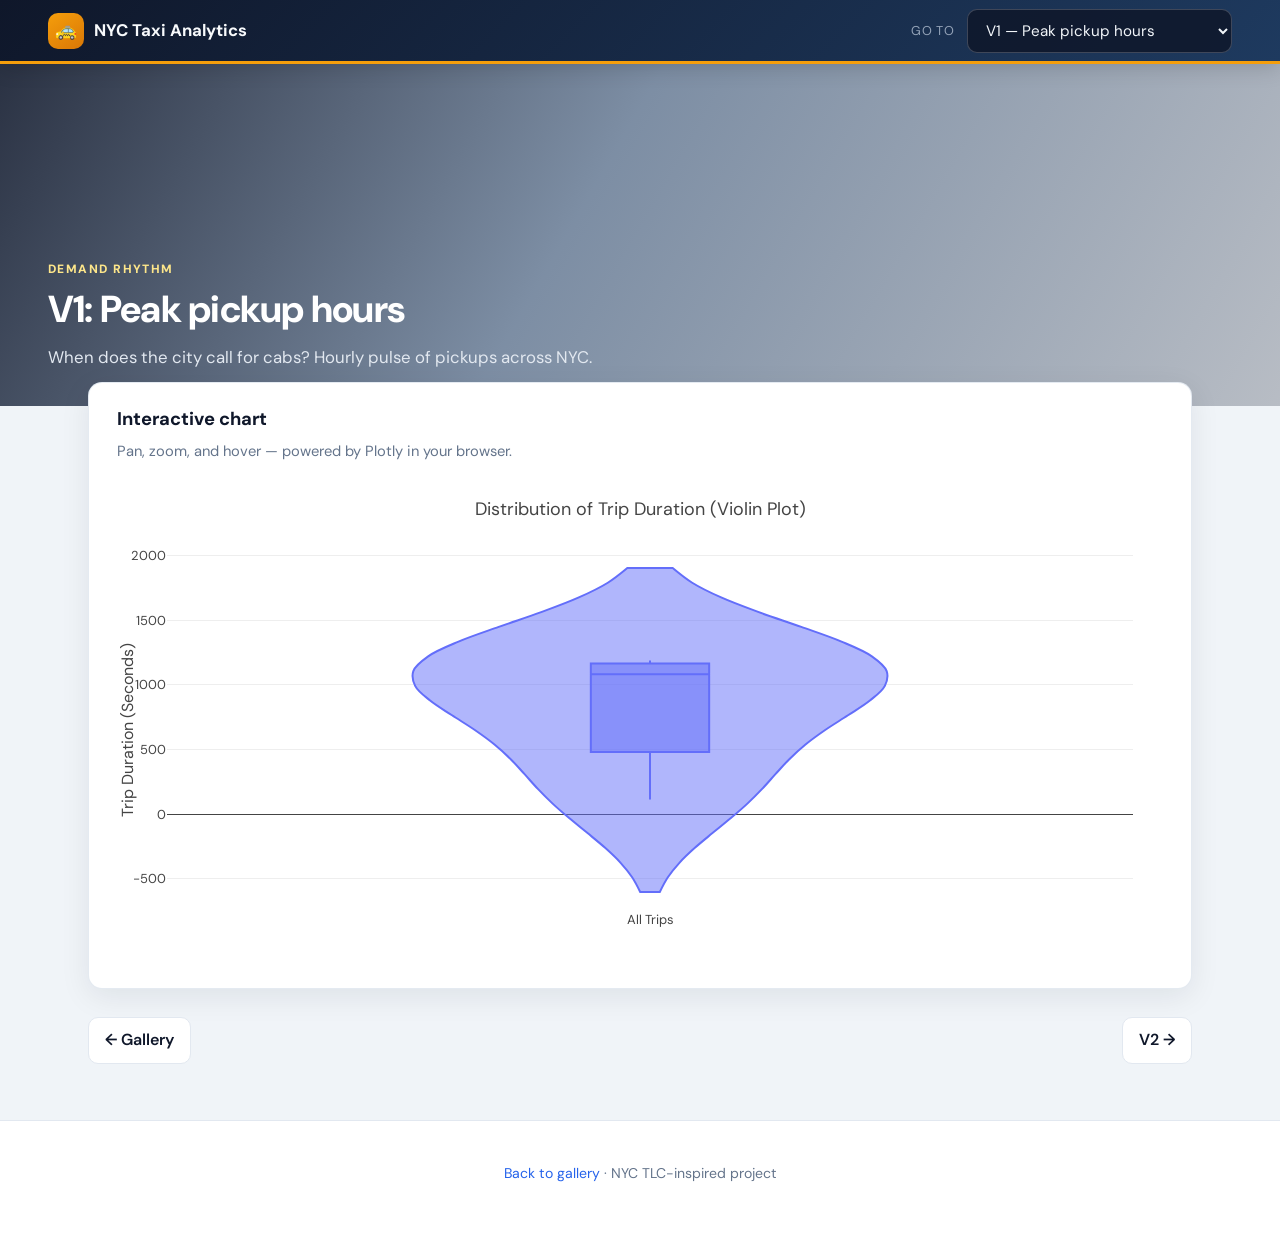
==== v1.html @ 5145dbe1 "Add multi-page gallery and per-visualization detail pages Replace the single-page PNG dashboard with" ====
<!DOCTYPE html>
<html lang="en">
<head>
  <meta charset="UTF-8">
  <meta name="viewport" content="width=device-width, initial-scale=1.0">
  <title>V1: Peak pickup hours | NYC Taxi Analytics</title>
  <link rel="preconnect" href="https://fonts.googleapis.com">
  <link rel="preconnect" href="https://fonts.gstatic.com" crossorigin>
  <link href="https://fonts.googleapis.com/css2?family=DM+Sans:ital,opsz,wght@0,9..40,400;0,9..40,600;0,9..40,800;1,9..40,400&display=swap" rel="stylesheet">
  <link rel="stylesheet" href="css/site.css">
</head>


<body data-current-file="v1.html">
  <nav class="site-nav">
    <a class="site-nav__brand" href="index.html">
      <span class="site-nav__logo" aria-hidden="true">🚕</span>
      <span>NYC Taxi Analytics</span>
    </a>
    <div class="site-nav__controls">
      <label for="viz-jump">Go to</label>
      <select id="viz-jump" aria-label="Jump to visualization"></select>
    </div>
  </nav>

  <section class="viz-hero" style="background-image: url('https://images.unsplash.com/photo-1518391846015-55a9cc003b25?auto=format&fit=crop&w=2000&q=80');">
    <div class="viz-hero__inner">
      <div class="viz-hero__kicker">Demand rhythm</div>
      <h1>V1: Peak pickup hours</h1>
      <p>When does the city call for cabs? Hourly pulse of pickups across NYC.</p>
    </div>
  </section>
  <main class="viz-main">
    <div class="viz-panel">
      <h2>Interactive chart</h2>
      <p class="viz-caption">Pan, zoom, and hover — powered by Plotly in your browser.</p>
      <div id="plot-main" class="plot-container"></div>
    </div>
    <div class="viz-prev-next">
      <a href="index.html">← Gallery</a>
      <a href="v2.html">V2 →</a>
    </div>
  </main>
  <footer class="site-footer">
    <p><a href="index.html">Back to gallery</a> · NYC TLC-inspired project</p>
  </footer>

  <script>
    window.VIZ_PAGE_LABELS = ["Peak pickup hours", "Trip distance by hour", "Demand by weekday", "Tips vs total fare", "Fare vs trip distance", "Duration vs traffic", "Tips vs distance density", "Pickup hotspots", "Fare vs traffic status", "Fleet speed by day", "Tips by payment type"];
  </script>
  <script src="https://cdn.plot.ly/plotly-2.35.2.min.js"></script>

  <script src="js/site.js"></script>
  <script>
    document.addEventListener("DOMContentLoaded", function () {
      Site.populateVizDropdown(
        document.getElementById("viz-jump"),
        document.body.getAttribute("data-current-file") || "index.html"
      );
    });
  </script>
  <script>
    document.addEventListener("DOMContentLoaded", function () {
      Site.renderVizChart("plot-main", 1);
    });
  </script>
</body>
</html>
---- css/site.css ----
/* NYC Taxi analytics — site-wide */

:root {
  --bg: #f0f4f8;
  --surface: #ffffff;
  --ink: #0f172a;
  --muted: #64748b;
  --accent: #f59e0b;
  --accent-dark: #d97706;
  --nav-height: 64px;
  --radius: 14px;
  --shadow: 0 8px 30px rgba(15, 23, 42, 0.08);
  --font: "DM Sans", "Segoe UI", system-ui, sans-serif;
}

*,
*::before,
*::after {
  box-sizing: border-box;
}

html {
  scroll-behavior: smooth;
}

body {
  margin: 0;
  font-family: var(--font);
  background: var(--bg);
  color: var(--ink);
  line-height: 1.55;
}

a {
  color: #2563eb;
  text-decoration: none;
}
a:hover {
  text-decoration: underline;
}

.site-nav {
  position: sticky;
  top: 0;
  z-index: 100;
  height: var(--nav-height);
  display: flex;
  align-items: center;
  justify-content: space-between;
  gap: 1rem;
  padding: 0 clamp(16px, 4vw, 48px);
  background: linear-gradient(135deg, #0f172a 0%, #1e3a5f 100%);
  border-bottom: 3px solid var(--accent);
  box-shadow: 0 4px 20px rgba(0, 0, 0, 0.15);
}

.site-nav__brand {
  display: flex;
  align-items: center;
  gap: 0.65rem;
  font-weight: 700;
  font-size: 1.05rem;
  color: #f8fafc;
  white-space: nowrap;
}

.site-nav__brand:hover {
  text-decoration: none;
  color: #fde68a;
}

.site-nav__logo {
  width: 36px;
  height: 36px;
  border-radius: 10px;
  background: linear-gradient(145deg, var(--accent), var(--accent-dark));
  display: grid;
  place-items: center;
  font-size: 1.1rem;
}

.site-nav__controls {
  display: flex;
  align-items: center;
  gap: 12px;
  flex-wrap: wrap;
  justify-content: flex-end;
}

.site-nav label {
  color: #94a3b8;
  font-size: 0.8rem;
  text-transform: uppercase;
  letter-spacing: 0.06em;
}

.site-nav select {
  min-width: 220px;
  padding: 10px 14px;
  border-radius: 10px;
  border: 1px solid rgba(248, 250, 252, 0.2);
  background: rgba(15, 23, 42, 0.85);
  color: #f1f5f9;
  font-family: inherit;
  font-size: 0.95rem;
  cursor: pointer;
}

.site-nav select:focus {
  outline: 2px solid var(--accent);
  outline-offset: 2px;
}

/* —— Home —— */

.home-hero {
  position: relative;
  min-height: 42vh;
  display: flex;
  align-items: flex-end;
  padding: clamp(32px, 5vw, 72px) clamp(20px, 5vw, 56px) 48px;
  background-size: cover;
  background-position: center;
  color: #fff;
}

.home-hero::after {
  content: "";
  position: absolute;
  inset: 0;
  background: linear-gradient(
    to top,
    rgba(15, 23, 42, 0.92) 0%,
    rgba(15, 23, 42, 0.35) 50%,
    transparent 100%
  );
  pointer-events: none;
}

.home-hero__inner {
  position: relative;
  z-index: 1;
  max-width: 720px;
}

.home-hero h1 {
  margin: 0 0 12px;
  font-size: clamp(1.85rem, 4vw, 2.75rem);
  font-weight: 800;
  letter-spacing: -0.02em;
  line-height: 1.15;
}

.home-hero p {
  margin: 0;
  font-size: 1.1rem;
  color: #cbd5e1;
  max-width: 560px;
}

.home-intro {
  max-width: 900px;
  margin: 0 auto;
  padding: 40px clamp(20px, 5vw, 48px) 8px;
}

.home-intro h2 {
  margin: 0 0 12px;
  font-size: 1.35rem;
}

.home-intro p {
  margin: 0;
  color: var(--muted);
}

.gallery {
  display: grid;
  grid-template-columns: repeat(auto-fill, minmax(280px, 1fr));
  gap: 22px;
  padding: 32px clamp(20px, 5vw, 48px) 64px;
  max-width: 1400px;
  margin: 0 auto;
}

.viz-card-link {
  display: block;
  border-radius: var(--radius);
  overflow: hidden;
  background: var(--surface);
  box-shadow: var(--shadow);
  color: inherit;
  text-decoration: none;
  transition: transform 0.2s ease, box-shadow 0.2s ease;
}

.viz-card-link:hover {
  transform: translateY(-4px);
  box-shadow: 0 16px 40px rgba(15, 23, 42, 0.12);
  text-decoration: none;
  color: inherit;
}

.viz-card-link__img {
  aspect-ratio: 16 / 9;
  background-size: cover;
  background-position: center;
}

.viz-card-link__body {
  padding: 18px 18px 20px;
}

.viz-card-link__tag {
  font-size: 0.72rem;
  font-weight: 700;
  text-transform: uppercase;
  letter-spacing: 0.08em;
  color: var(--accent-dark);
  margin-bottom: 6px;
}

.viz-card-link h3 {
  margin: 0;
  font-size: 1.05rem;
  font-weight: 700;
  line-height: 1.3;
}

.viz-card-link p {
  margin: 10px 0 0;
  font-size: 0.9rem;
  color: var(--muted);
  line-height: 1.45;
}

.site-footer {
  text-align: center;
  padding: 28px 20px 40px;
  font-size: 0.88rem;
  color: var(--muted);
  border-top: 1px solid #e2e8f0;
  background: #fff;
}

/* —— Viz detail page —— */

.viz-hero {
  position: relative;
  min-height: 38vh;
  background-size: cover;
  background-position: center;
  display: flex;
  align-items: flex-end;
  padding: 28px clamp(20px, 5vw, 48px) 36px;
  color: #fff;
}

.viz-hero::after {
  content: "";
  position: absolute;
  inset: 0;
  background: linear-gradient(
    120deg,
    rgba(15, 23, 42, 0.88) 0%,
    rgba(30, 58, 95, 0.55) 45%,
    rgba(15, 23, 42, 0.25) 100%
  );
  pointer-events: none;
}

.viz-hero__inner {
  position: relative;
  z-index: 1;
  max-width: 800px;
}

.viz-hero__kicker {
  font-size: 0.75rem;
  font-weight: 800;
  text-transform: uppercase;
  letter-spacing: 0.12em;
  color: #fde68a;
  margin-bottom: 8px;
}

.viz-hero h1 {
  margin: 0 0 12px;
  font-size: clamp(1.5rem, 3.5vw, 2.35rem);
  font-weight: 800;
  letter-spacing: -0.02em;
  line-height: 1.2;
}

.viz-hero p {
  margin: 0;
  font-size: 1.05rem;
  color: #e2e8f0;
  max-width: 640px;
}

.viz-main {
  max-width: 1200px;
  margin: -24px auto 0;
  padding: 0 clamp(20px, 5vw, 48px) 56px;
  position: relative;
  z-index: 2;
}

.viz-panel {
  background: var(--surface);
  border-radius: var(--radius);
  box-shadow: var(--shadow);
  padding: 22px clamp(16px, 3vw, 28px) 28px;
  border: 1px solid rgba(226, 232, 240, 0.9);
}

.viz-panel h2 {
  margin: 0 0 6px;
  font-size: 1.15rem;
}

.viz-panel .viz-caption {
  margin: 0 0 18px;
  font-size: 0.92rem;
  color: var(--muted);
}

.plot-container {
  width: 100%;
  min-height: 480px;
}

.viz-error {
  padding: 24px;
  background: #fef2f2;
  border: 1px solid #fecaca;
  border-radius: var(--radius);
  color: #991b1b;
}

.viz-prev-next {
  display: flex;
  justify-content: space-between;
  gap: 16px;
  margin-top: 28px;
  flex-wrap: wrap;
}

.viz-prev-next a {
  font-weight: 600;
  padding: 10px 16px;
  border-radius: 10px;
  background: #fff;
  border: 1px solid #e2e8f0;
  color: var(--ink);
}

.viz-prev-next a:hover {
  background: #f8fafc;
  text-decoration: none;
  border-color: var(--accent);
}

@media (max-width: 640px) {
  .site-nav {
    flex-direction: column;
    height: auto;
    padding: 12px 16px;
    align-items: stretch;
  }

  .site-nav__controls {
    justify-content: stretch;
  }

  .site-nav select {
    width: 100%;
    min-width: unset;
  }
}
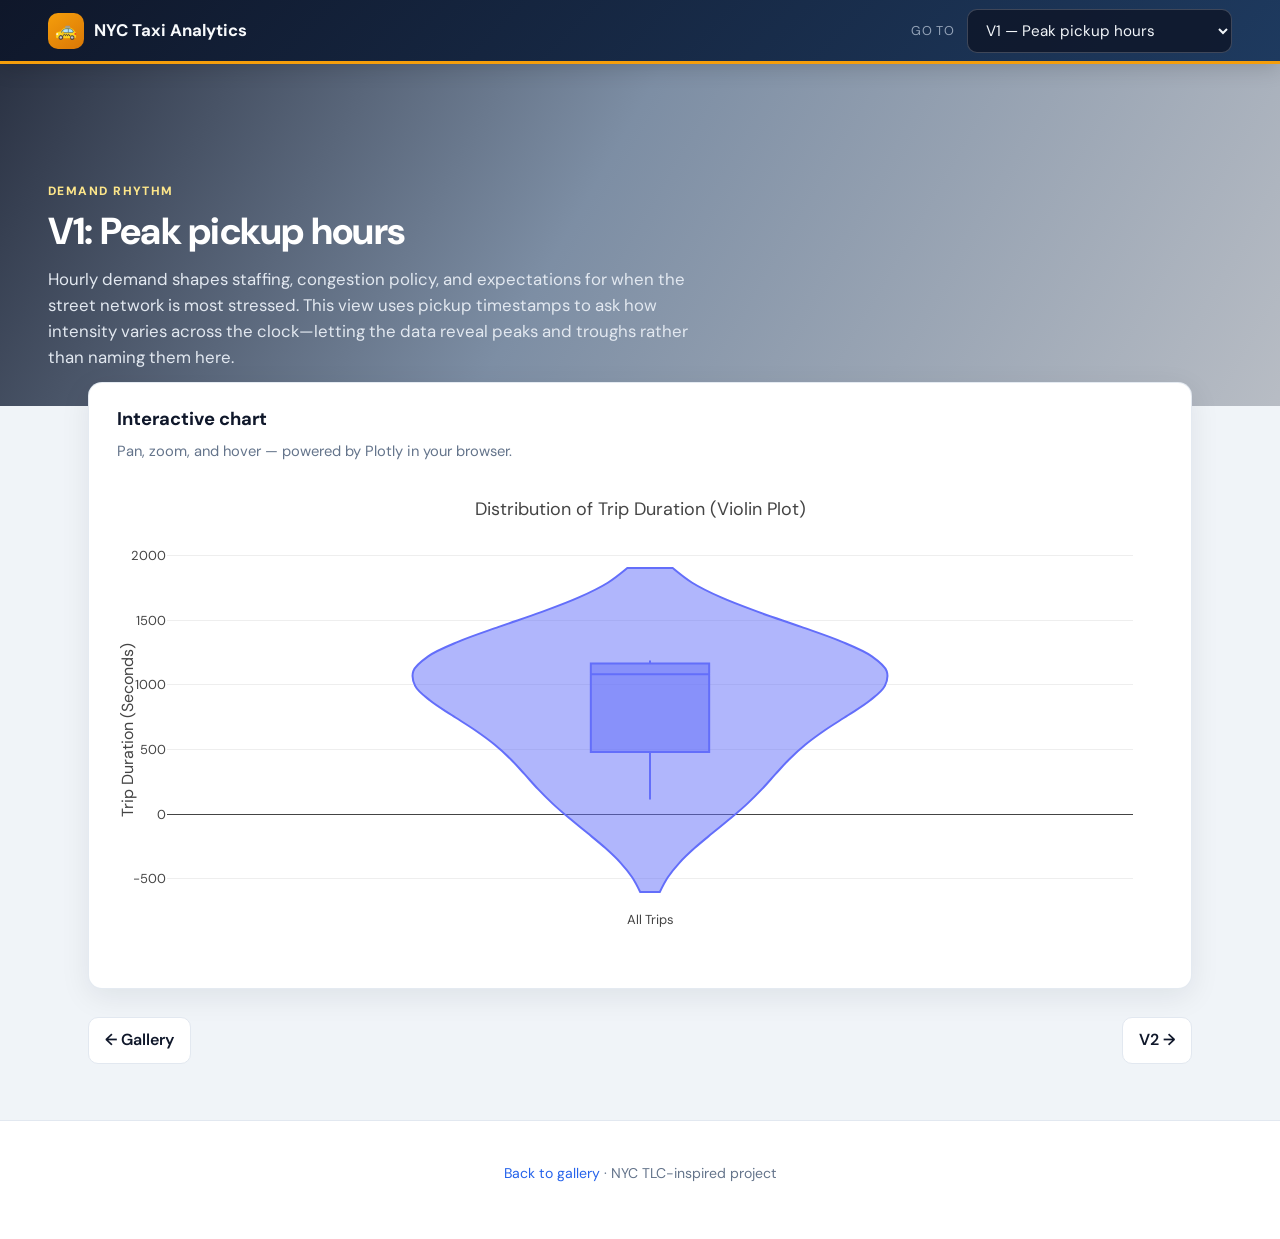
==== commit 6bc03352: "Add project significance and non-spoiler analysis copy on gallery Introduce a "Why this project matt" ====
--- a/v1.html
+++ b/v1.html
@@ -27,7 +27,7 @@
     <div class="viz-hero__inner">
       <div class="viz-hero__kicker">Demand rhythm</div>
       <h1>V1: Peak pickup hours</h1>
-      <p>When does the city call for cabs? Hourly pulse of pickups across NYC.</p>
+      <p>Hourly demand shapes staffing, congestion policy, and expectations for when the street network is most stressed. This view uses pickup timestamps to ask how intensity varies across the clock—letting the data reveal peaks and troughs rather than naming them here.</p>
     </div>
   </section>
   <main class="viz-main">
--- a/css/site.css
+++ b/css/site.css
@@ -158,10 +158,40 @@
   max-width: 560px;
 }
 
+.home-significance {
+  background: #ffffff;
+  border-bottom: 1px solid #e2e8f0;
+  padding: 40px clamp(20px, 5vw, 52px) 36px;
+}
+
+.home-significance__inner {
+  max-width: 820px;
+  margin: 0 auto;
+}
+
+.home-significance h2 {
+  margin: 0 0 16px;
+  font-size: 1.45rem;
+  font-weight: 800;
+  letter-spacing: -0.02em;
+  color: var(--ink);
+}
+
+.home-significance p {
+  margin: 0 0 1rem;
+  color: var(--muted);
+  font-size: 1.02rem;
+  line-height: 1.65;
+}
+
+.home-significance p:last-child {
+  margin-bottom: 0;
+}
+
 .home-intro {
   max-width: 900px;
   margin: 0 auto;
-  padding: 40px clamp(20px, 5vw, 48px) 8px;
+  padding: 32px clamp(20px, 5vw, 48px) 8px;
 }
 
 .home-intro h2 {
@@ -232,6 +262,13 @@
   font-size: 0.9rem;
   color: var(--muted);
   line-height: 1.45;
+}
+
+.viz-card-link .viz-card-analysis {
+  margin-top: 12px;
+  font-size: 0.88rem;
+  line-height: 1.55;
+  color: #475569;
 }
 
 .site-footer {
